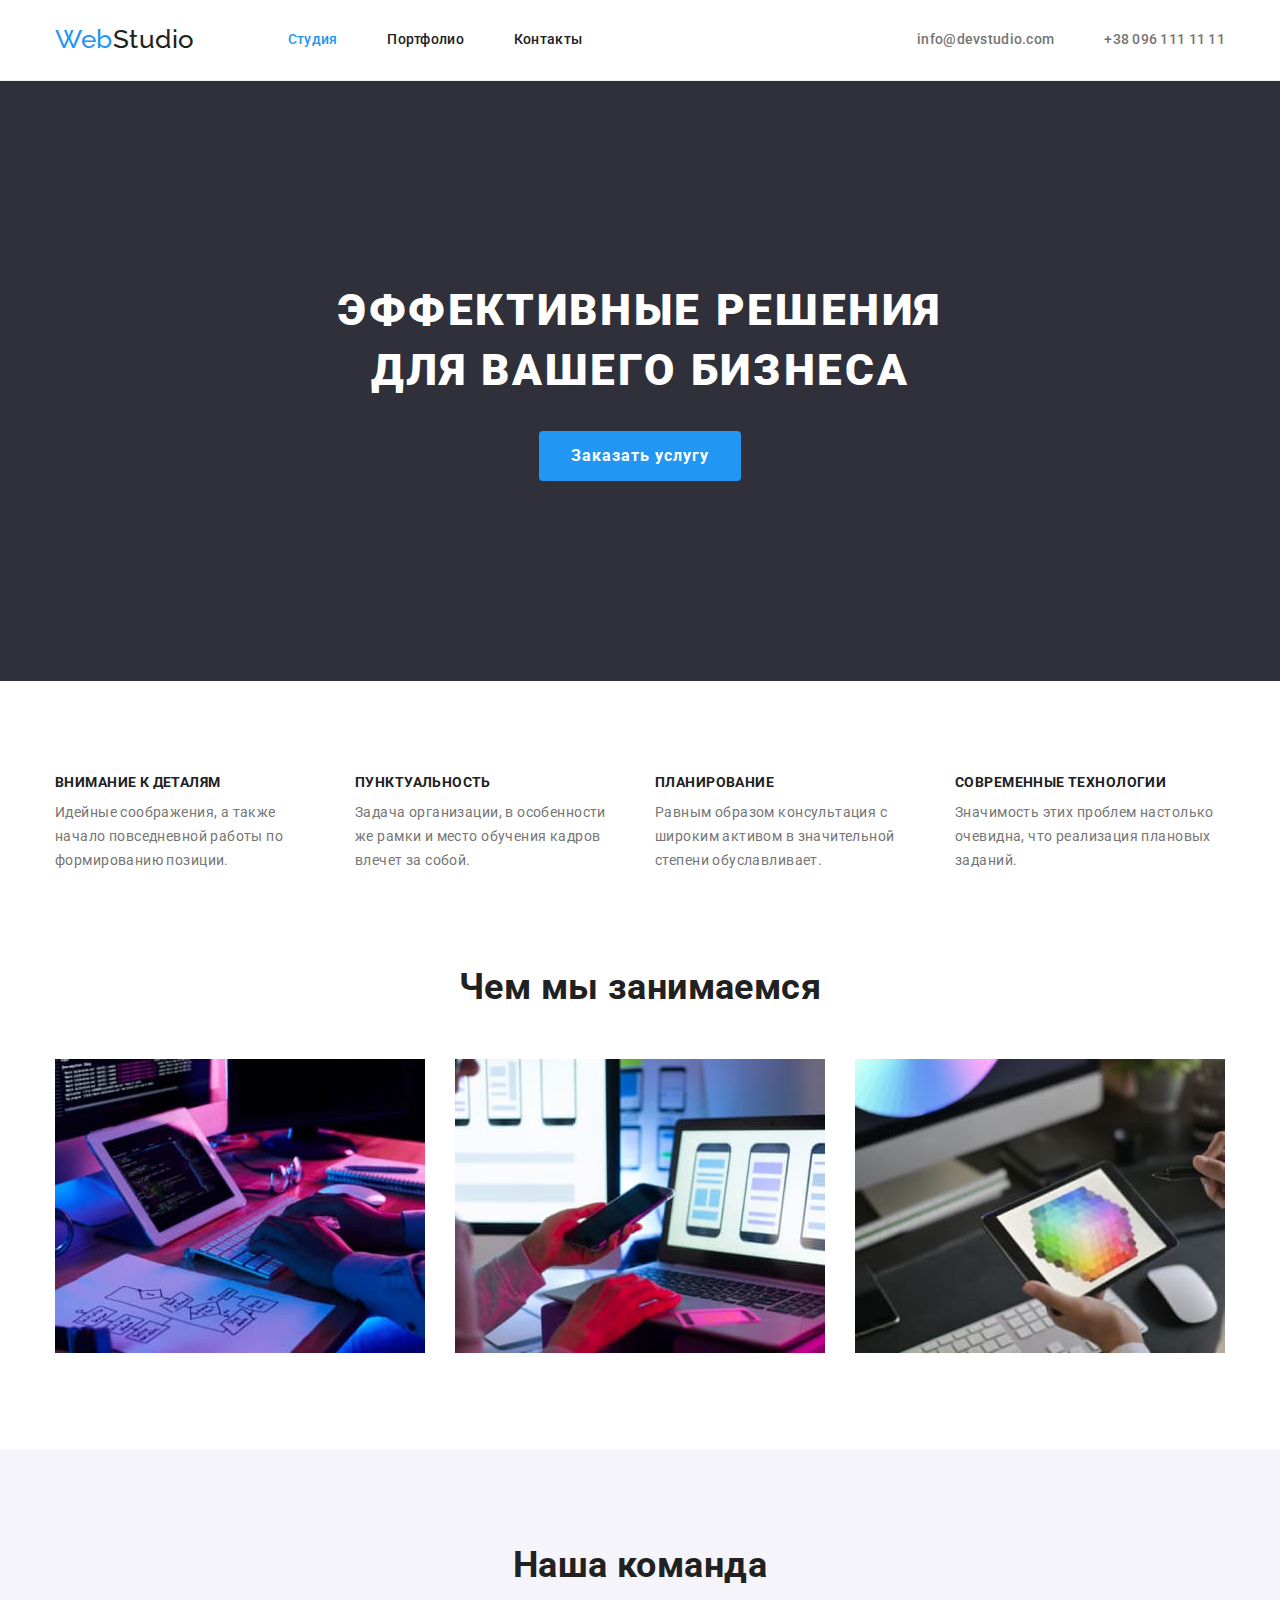
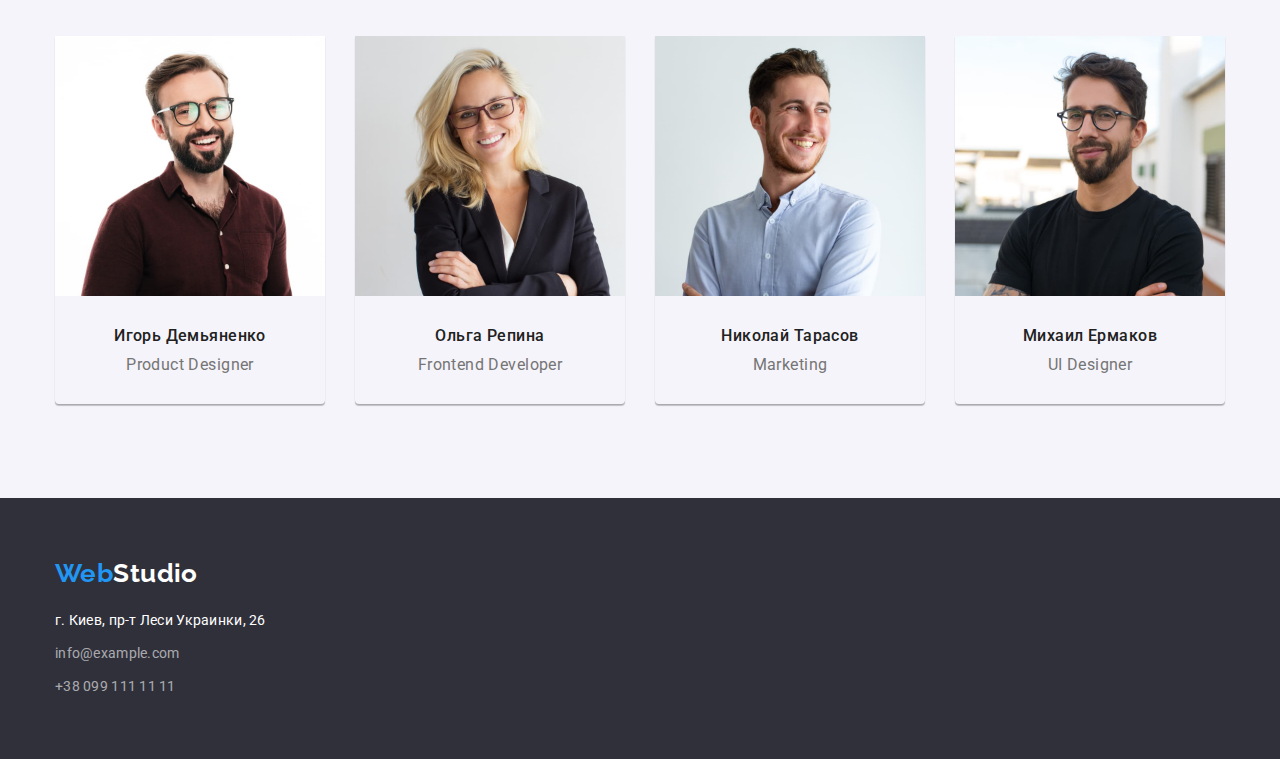
==== index.html @ 2956dabb "cloned recent work" ====
<!DOCTYPE html>
<html lang="ru">
  <head>
    <meta charset="UTF-8" />
    <meta http-equiv="X-UA-Compatible" content="IE=edge" />
    <meta name="viewport" content="width=device-width, initial-scale=1.0" />
    <title>Document</title>
    <link
      href="https://fonts.googleapis.com/css2?family=Raleway:wght@700&family=Roboto:wght@400;500;700;900&display=swap"
      rel="stylesheet"
    />
    <link
      rel="stylesheet"
      href="https://cdnjs.cloudflare.com/ajax/libs/modern-normalize/1.1.0/modern-normalize.min.css"
    />
    <link rel="stylesheet" href="./css/styles.css" />
  </head>

  <body>
    <!-- Шапка сайта -->
    <header class="header-wrap">
      <div class="container main-nav">
        <nav class="nav">
          <a href="" class="logo link"><span class="accent">Web</span>Studio</a>

          <ul class="site-nav list">
            <li class="item">
              <a href="./index.html" class="link current">Студия</a>
            </li>
            <li class="item">
              <a href="./portfolio.html" class="link">Портфолио</a>
            </li>
            <li class="item"><a href="" class="link">Контакты</a></li>
          </ul>
        </nav>

        <ul class="address-nav list">
          <li class="item">
            <a href="mailto:info@devstudio.com" class="link contact"
              >info@devstudio.com</a
            >
          </li>
          <li class="item">
            <a href="tel:+380961111111" class="link contact"
              >+38 096 111 11 11</a
            >
          </li>
        </ul>
      </div>
    </header>

    <main>
      <!-- Герой -->
      <section class="hero">
        <div class="container hero-wrap">
          <h1 class="hero-title">Эффективные решения для вашего бизнеса</h1>
          <div class="btn-wrap">
            <button type="button" class="btn-primary">Заказать услугу</button>
          </div>
        </div>
      </section>

      <!-- Преимущества -->
      <section class="section features">
        <div class="container">
          <h2 class="visually-hidden">Преимущества</h2>
          <ul class="feature-list list">
            <li class="item item-list">
              <h3 class="title">Внимание к деталям</h3>
              <p class="text">
                Идейные соображения, а также начало повседневной работы по
                формированию позиции.
              </p>
            </li>

            <li class="item item-list">
              <h3 class="title">Пунктуальность</h3>
              <p class="text">
                Задача организации, в особенности же рамки и место обучения
                кадров влечет за собой.
              </p>
            </li>

            <li class="item item-list">
              <h3 class="title">Планирование</h3>
              <p class="text">
                Равным образом консультация с широким активом в значительной
                степени обуславливает.
              </p>
            </li>

            <li class="item item-list">
              <h3 class="title">Современные технологии</h3>
              <p class="text">
                Значимость этих проблем настолько очевидна, что реализация
                плановых заданий.
              </p>
            </li>
          </ul>
        </div>
      </section>

      <!-- Род деятельности -->
      <section class="section occupation">
        <div class="container">
          <h2 class="section-title">Чем мы занимаемся</h2>
          <ul class="img-list list">
            <li class="item">
              <img
                src="./images/features1.jpg"
                alt="програмист работает"
                width="370"
              />
            </li>

            <li class="item">
              <img
                class="image"
                src="./images/features2.jpg"
                alt="создание приложений"
                width="370"
              />
            </li>

            <li class="item">
              <img
                class="image"
                src="./images/features3.jpg"
                alt="графический дизайн"
                width="370"
              />
            </li>
          </ul>
        </div>
      </section>

      <!-- Члены команды -->
      <section class="section members-wrap">
        <div class="container">
          <h2 class="section-title members">Наша команда</h2>

          <ul class="member-items list">
            <li class="item">
              <img
                class="image"
                src="./images/member1.jpg"
                alt="мужчина в очках"
                width="270"
              />
              <h3 class="name">Игорь Демьяненко</h3>
              <p lang="en" class="text">Product Designer</p>
            </li>

            <li class="item">
              <img
                class="image"
                src="./images/member2.jpg"
                alt="девушка в очках"
                width="270"
              />
              <h3 class="name">Ольга Репина</h3>
              <p lang="en" class="text">Frontend Developer</p>
            </li>

            <li class="item">
              <img
                class="image"
                src="./images/member3.jpg"
                alt="улыбающийся мужчина"
                width="270"
              />
              <h3 class="name">Николай Тарасов</h3>
              <p lang="en" class="text">Marketing</p>
            </li>

            <li class="item">
              <img
                class="image"
                src="./images/member4.jpg"
                alt="мужчина с бородой в очках"
                width="270"
              />
              <h3 class="name">Михаил Ермаков</h3>
              <p lang="en" class="text">UI Designer</p>
            </li>
          </ul>
        </div>
      </section>
    </main>

    <!-- Подвал сайта -->
    <footer class="page-footer">
      <div class="container footer-wrap">
        <a href="" lang="en" class="logo footer"
          ><span class="accent">Web</span>Studio</a
        >

        <address>
          <ul class="footer-items list">
            <li class="item">
              <a
                href="https://goo.gl/maps/wA7wwZKrXkQfANAAA"
                target="blank"
                rel="noopener noreferrer"
                class="link address"
                >г. Киев, пр-т Леси Украинки, 26</a
              >
            </li>

            <li class="item">
              <a href="mailto:info@example.com" class="link contact"
                >info@example.com</a
              >
            </li>

            <li class="item">
              <a href="tel:+380991111111" class="link contact"
                >+38 099 111 11 11</a
              >
            </li>
          </ul>
        </address>
      </div>
    </footer>
  </body>
</html>
---- css/styles.css ----
html {
  box-sizing: border-box;
}

*,
*::before,
*::after {
  box-sizing: inherit;
}

:root {
  --text-color: #757575;
  --primary-text-color: #212121;
  --accent-color: #2196f3;
  --primary-white-color: #ffffff;
  --secondary-bg-color: #f5f4fa;
  --footer-contact-color: rgba(255, 255, 255, 0.6);
}

body {
  background-color: var(--primary-white-color);
  color: var(--primary-text-color);

  font-family: Roboto, Arial, sans-serif;
  font-weight: 400;
  font-size: 14px;
  letter-spacing: 0.03em;
  line-height: 1.17;
}

/* Утилиты */

.list {
  padding: 0;
  margin: 0;
  list-style: none;
}

h1,
h2,
h3,
h4,
h5,
h6,
p {
  margin: 0;
}

ul,
ol {
  margin: 0;
  padding: 0;
  list-style: none;
}

button {
  cursor: pointer;
}

.visually-hidden {
  position: absolute;
  white-space: nowrap;
  width: 1px;
  height: 1px;
  overflow: hidden;
  border: 0;
  padding: 0;
  clip: rect(0 0 0 0);
  clip-path: inset(50%);
  margin: -1px;
}

.container {
  margin-left: auto;
  margin-right: auto;
  width: 1200px;
  padding-left: 15px;
  padding-right: 15px;
}

.header-wrap {
  border-bottom: 1px solid #ececec;
}

.main-nav {
  display: flex;
  align-items: center;
}

.nav {
  display: flex;
  align-items: center;
}

.site-nav {
  display: flex;
  margin-left: 93px;
}

.site-nav .item + .item,
.address-nav .item + .item {
  margin-left: 50px;
}

.address-nav {
  display: flex;
  margin-left: auto;
}

.logo {
  padding-top: 24px;
  padding-bottom: 25px;
  color: var(--primary-text-color);
  font-family: Raleway, sans-serif;
  font-weight: 700;
  font-size: 26px;
  line-height: 1.19;
  text-decoration: none;
}

.accent {
  color: var(--accent-color);
}

/* Navigation */

.site-nav .link {
  display: block;
  padding-top: 32px;
  padding-bottom: 32px;

  color: var(--primary-text-color);
}

.site-nav .link:hover,
.site-nav .link:focus {
  color: var(--accent-color);
}

.link {
  font-weight: 500;
  line-height: 1.14;
  letter-spacing: 0.02em;
  text-decoration: none;
}

.link:active {
  color: var(--accent-color);
}

.link.current {
  color: var(--accent-color);
}

.address-nav .link {
  display: block;
  padding-top: 32px;
  padding-bottom: 32px;

  color: var(--text-color);
}

.address-nav .link:hover,
.address-nav .link:focus {
  color: var(--accent-color);
}

/* Hero */

.hero {
  padding-top: 200px;
  padding-bottom: 200px;
  background-color: #2f303a;
}

.hero-title {
  margin-top: 0;
  margin-bottom: 30px;
  margin-left: auto;
  margin-right: auto;
  max-width: 696px;

  color: var(--primary-white-color);

  font-weight: 900;
  font-size: 44px;
  line-height: 1.36;
  text-align: center;
  letter-spacing: 0.06em;
  text-transform: uppercase;
}

.btn-wrap {
  display: flex;
  justify-content: center;
  align-items: center;
}

.btn-primary {
  padding: 10px 32px;
  min-width: 200px;
  border: 0;
  border-radius: 4px;

  color: var(--primary-white-color);
  background-color: var(--accent-color);

  font-family: inherit;
  font-weight: 700;
  font-size: 16px;
  line-height: 1.88;
  letter-spacing: 0.06em;

  cursor: pointer;
}

.btn-primary:hover,
.btn-primary:focus {
  color: var(--accent-color);
  background-color: var(--primary-white-color);
}

/* Section */

.features {
  padding-top: 94px;
}

.feature-list {
  display: flex;
  flex-wrap: wrap;
}

.feature-list .item {
  width: 270px;
}

.item-list:not(:last-child) {
  margin-right: 30px;
}

.feature-list .title {
  font-size: 14px;
  font-weight: 700;
  line-height: 1.14;
  text-transform: uppercase;
}

.list .text {
  margin-top: 10px;
  margin-bottom: 0;
  color: var(--text-color);

  line-height: 1.71;
}

.occupation {
  padding-top: 94px;
  padding-bottom: 94px;
}

.section-title {
  color: var(--primary-text-color);

  font-weight: 700;
  font-size: 36px;
  line-height: 1.17;
  text-align: center;
}

.img-list {
  display: flex;
  flex-wrap: wrap;
  margin-top: 50px;
}

.img-list .item:not(:last-child) {
  margin-right: 30px;
}

/* Features */

.features-items .title {
  color: var(--primary-text-color);
}

/* Members */

.members-wrap {
  padding-top: 94px;
  padding-bottom: 94px;
  background-color: var(--secondary-bg-color);
}

.member-items {
  display: flex;
  flex-wrap: wrap;
  margin-top: 50px;
}

.member-items .item {
  padding-bottom: 30px;
  box-shadow: 0px 1px 1px rgba(0, 0, 0, 0.14), 0px 2px 1px rgba(0, 0, 0, 0.2);
  border-radius: 0px 0px 4px 4px;
}

.member-items .item:not(:last-child) {
  margin-right: 30px;
}

.member-items .name {
  margin-top: 30px;
  margin-bottom: 0;

  color: var(--primary-text-color);

  font-weight: 500;
  font-size: 16px;
  line-height: 1.19;
  text-align: center;
}

.member-items .text {
  margin-top: 10px;

  font-size: 16px;
  line-height: 1.19;
  text-align: center;
}

/* Footer */

.page-footer {
  padding-top: 60px;
  padding-bottom: 60px;
  background-color: #2f303a;
}

.logo.footer {
  color: var(--primary-white-color);
}

.footer-items .address {
  display: block;
  margin-top: 20px;

  color: var(--primary-white-color);
}

.footer-items .contact {
  display: block;
  margin-top: 9px;

  color: var(--footer-contact-color);
}

.footer-items .link:hover,
.footer-items .link:focus {
  color: var(--accent-color);
}

.footer-items .link {
  font-weight: inherit;
  line-height: 1.71;
  text-decoration: none;
  font-style: normal;
}

/* PORTFOLIO */
/* Buttons */

.portfolio-wrap {
  padding-top: 94px;
  padding-bottom: 94px;
}

.filter-items {
  display: flex;
  flex-wrap: wrap;
  justify-content: center;
}

.filter-items .item:not(:last-child) {
  margin-right: 8px;
}

.btn-filter {
  padding: 6px 22px;
  border: 0;
  border-radius: 4px;

  color: var(--primary-text-color);
  background-color: var(--secondary-bg-color);

  font-family: inherit;
  font-weight: 500;
  font-size: 16px;
  line-height: 1.62;
  letter-spacing: inherit;
}

.btn-filter:hover,
.btn-filter:focus {
  color: var(--primary-white-color);
  background-color: var(--accent-color);
}

.btn-filter.current {
  color: var(--primary-white-color);
  background-color: var(--accent-color);

  cursor: pointer;
}

/* Heading Portfolio */

.examples-items {
  display: flex;
  flex-wrap: wrap;
  margin-top: 50px;
}

.examples-items .item {
  width: 370px;
}

.text-wrap {
  padding: 20px 24px;

  border: 1px solid #eeeeee;
  box-sizing: border-box;
}

.examples-items .item:not(:nth-child(3n)) {
  margin-right: 30px;
}

.examples-items .item:not(:nth-last-child(-n + 3)) {
  margin-bottom: 30px;
}

.image {
  display: block;
  line-height: 0;
}

.examples-items .heading {
  color: var(--primary-text-color);

  font-weight: 700;
  font-size: 18px;
  line-height: 2;
  letter-spacing: 0.06em;
}

.examples-items .heading:hover,
.examples-items .heading:focus {
  color: var(--accent-color);
}

.examples-items .text {
  margin-top: 4px;

  font-size: 16px;
  line-height: 1.88;
  font-weight: 400;
}

.examples-items .text:hover,
.examples-items .text:focus {
  color: var(--accent-color);
}
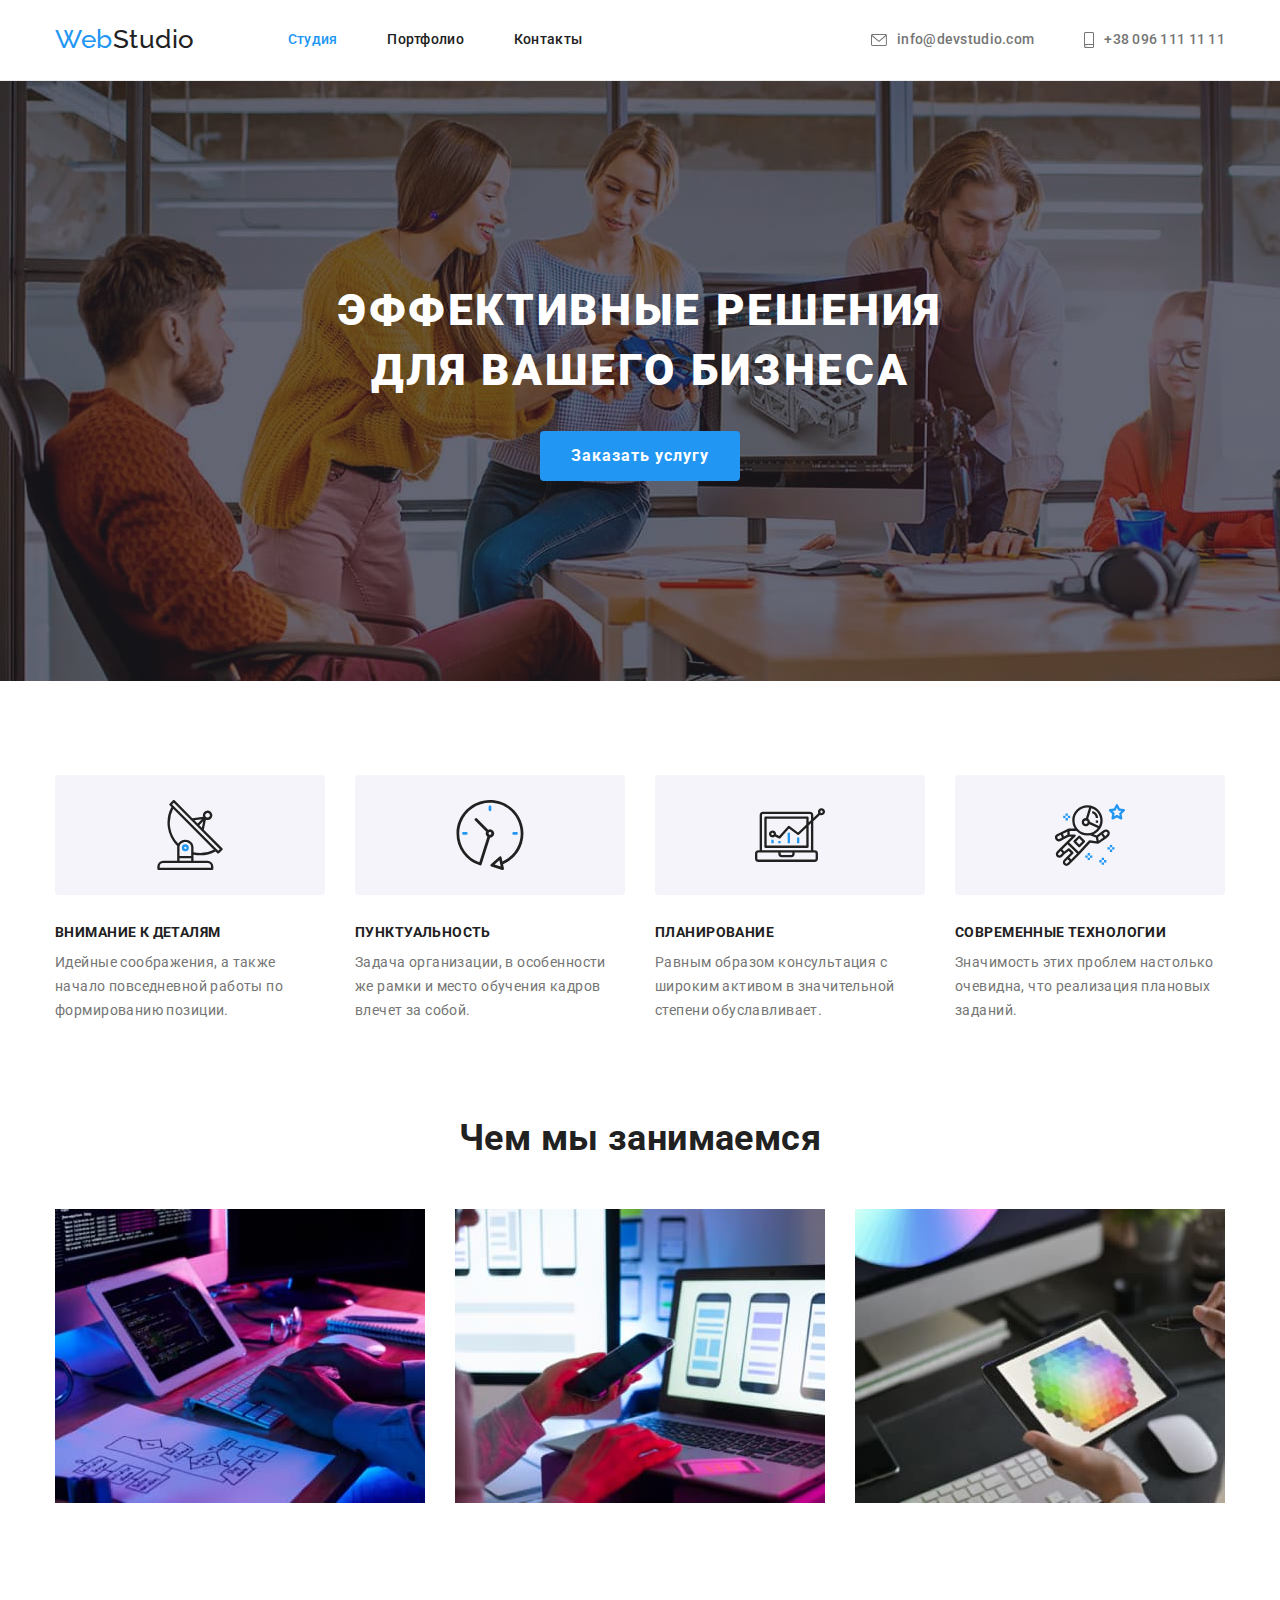
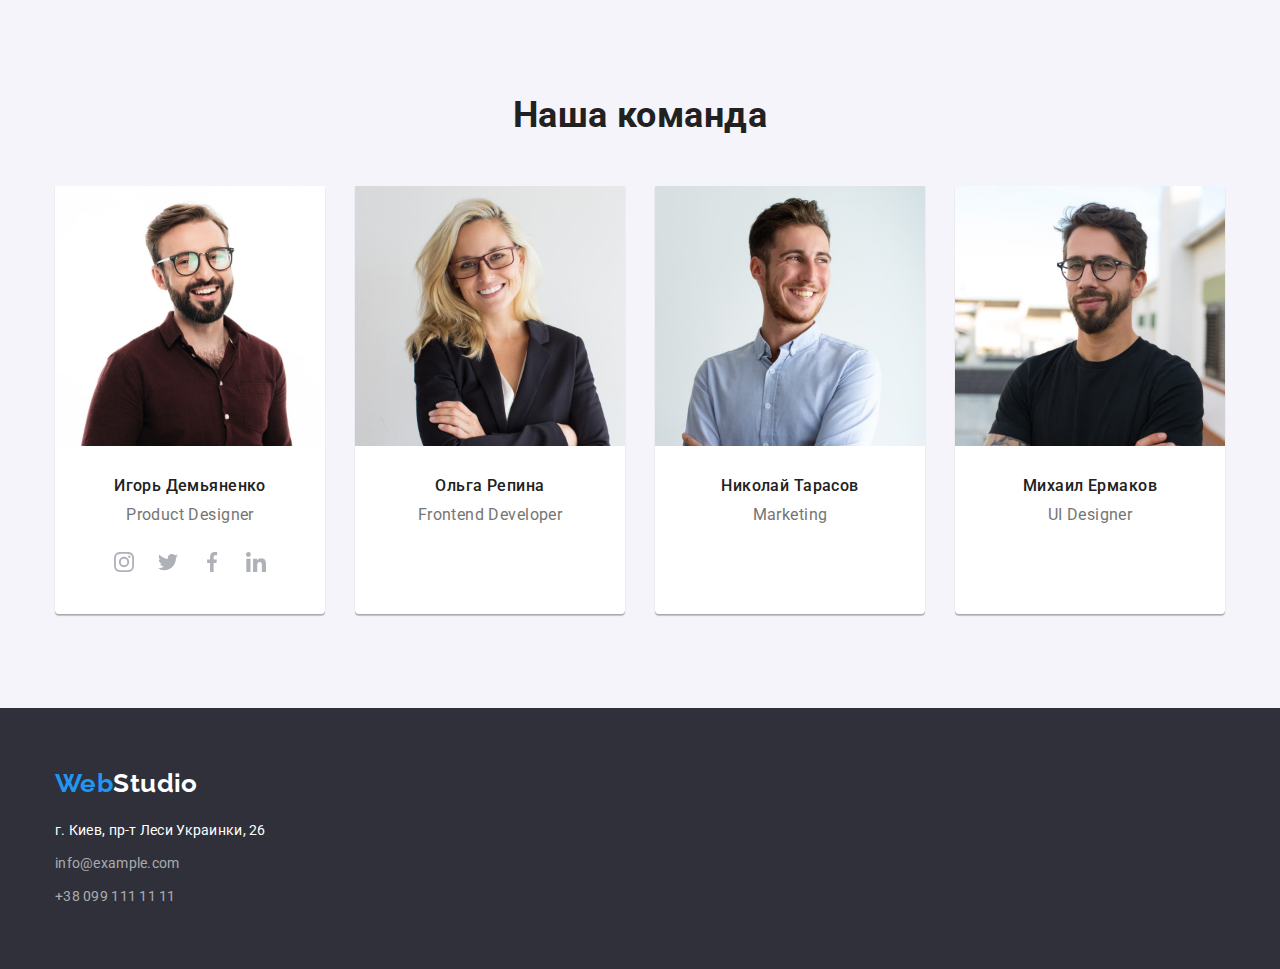
==== commit c82f97bc: "add icons" ====
--- a/index.html
+++ b/index.html
@@ -36,13 +36,19 @@
 
         <ul class="address-nav list">
           <li class="item">
-            <a href="mailto:info@devstudio.com" class="link contact"
-              >info@devstudio.com</a
+            <a href="mailto:info@devstudio.com" class="link contact">
+              <svg class="mobile-icon" width="16" height="12">
+                <use href="./images/icons.svg#envelope"></use>
+              </svg>
+              info@devstudio.com</a
             >
           </li>
           <li class="item">
-            <a href="tel:+380961111111" class="link contact"
-              >+38 096 111 11 11</a
+            <a href="tel:+380961111111" class="link contact">
+              <svg class="mobile-icon" width="10" height="16">
+                <use href="./images/icons.svg#mobile"></use>
+              </svg>
+              +38 096 111 11 11</a
             >
           </li>
         </ul>
@@ -51,7 +57,7 @@
 
     <main>
       <!-- Герой -->
-      <section class="hero">
+      <section class="hero overlay">
         <div class="container hero-wrap">
           <h1 class="hero-title">Эффективные решения для вашего бизнеса</h1>
           <div class="btn-wrap">
@@ -66,6 +72,11 @@
           <h2 class="visually-hidden">Преимущества</h2>
           <ul class="feature-list list">
             <li class="item item-list">
+              <div class="feature-icon">
+                <svg width="70" height="70">
+                  <use href="./images/icons.svg#antenna"></use>
+                </svg>
+              </div>
               <h3 class="title">Внимание к деталям</h3>
               <p class="text">
                 Идейные соображения, а также начало повседневной работы по
@@ -74,6 +85,11 @@
             </li>
 
             <li class="item item-list">
+              <div class="feature-icon">
+                <svg width="70" height="70">
+                  <use href="./images/icons.svg#clock"></use>
+                </svg>
+              </div>
               <h3 class="title">Пунктуальность</h3>
               <p class="text">
                 Задача организации, в особенности же рамки и место обучения
@@ -82,6 +98,11 @@
             </li>
 
             <li class="item item-list">
+              <div class="feature-icon">
+                <svg width="70" height="70">
+                  <use href="./images/icons.svg#diagram"></use>
+                </svg>
+              </div>
               <h3 class="title">Планирование</h3>
               <p class="text">
                 Равным образом консультация с широким активом в значительной
@@ -90,6 +111,11 @@
             </li>
 
             <li class="item item-list">
+              <div class="feature-icon">
+                <svg width="70" height="70">
+                  <use href="./images/icons.svg#astronaut"></use>
+                </svg>
+              </div>
               <h3 class="title">Современные технологии</h3>
               <p class="text">
                 Значимость этих проблем настолько очевидна, что реализация
@@ -149,6 +175,37 @@
               />
               <h3 class="name">Игорь Демьяненко</h3>
               <p lang="en" class="text">Product Designer</p>
+
+              <ul class="social-list">
+                <li class="social-item list">
+                  <a href="https://www.instagram.com/" class="link">
+                    <svg width="20" height="20">
+                      <use href="./images/icons.svg#instagram"></use>
+                    </svg>
+                  </a>
+                </li>
+                <li class="social-item list">
+                  <a href="https://www.instagram.com/" class="link">
+                    <svg width="20" height="20">
+                      <use href="./images/icons.svg#twitter"></use>
+                    </svg>
+                  </a>
+                </li>
+                <li class="social-item list">
+                  <a href="https://www.instagram.com/" class="link">
+                    <svg width="20" height="20">
+                      <use href="./images/icons.svg#facebook"></use>
+                    </svg>
+                  </a>
+                </li>
+                <li class="social-item list">
+                  <a href="https://www.instagram.com/" class="link">
+                    <svg width="20" height="20">
+                      <use href="./images/icons.svg#linkedin"></use>
+                    </svg>
+                  </a>
+                </li>
+              </ul>
             </li>
 
             <li class="item">
--- a/css/styles.css
+++ b/css/styles.css
@@ -165,12 +165,40 @@
   color: var(--accent-color);
 }
 
+.address-nav .contact {
+  display: flex;
+  align-items: center;
+}
+
+.mobile-icon:hover,
+.mobile-icon:focus {
+  fill: var(--accent-color);
+}
+
+.mobile-icon {
+  margin-right: 10px;
+  fill: currentColor;
+}
+
 /* Hero */
 
 .hero {
   padding-top: 200px;
   padding-bottom: 200px;
-  background-color: #2f303a;
+}
+
+.overlay {
+  max-width: 1600px;
+  height: 600px;
+  margin-left: auto;
+  margin-right: auto;
+  background-image: linear-gradient(
+      to right,
+      rgba(47, 48, 58, 0.4),
+      rgba(47, 48, 58, 0.4)
+    ),
+    url(../images/hero-img.jpg);
+  background-size: cover;
 }
 
 .hero-title {
@@ -197,8 +225,9 @@
 }
 
 .btn-primary {
-  padding: 10px 32px;
+  /* padding: 10px 32px; */
   min-width: 200px;
+  height: 50px;
   border: 0;
   border-radius: 4px;
 
@@ -226,6 +255,16 @@
   padding-top: 94px;
 }
 
+.feature-list .feature-icon {
+  display: flex;
+  justify-content: center;
+  align-items: center;
+  height: 120px;
+  margin-bottom: 30px;
+  background: #f5f4fa;
+  border-radius: 4px;
+}
+
 .feature-list {
   display: flex;
   flex-wrap: wrap;
@@ -300,6 +339,7 @@
 
 .member-items .item {
   padding-bottom: 30px;
+  background-color: var(--primary-white-color);
   box-shadow: 0px 1px 1px rgba(0, 0, 0, 0.14), 0px 2px 1px rgba(0, 0, 0, 0.2);
   border-radius: 0px 0px 4px 4px;
 }
@@ -326,6 +366,28 @@
   font-size: 16px;
   line-height: 1.19;
   text-align: center;
+}
+
+.social-list {
+  display: flex;
+  justify-content: center;
+  align-items: center;
+  margin-top: 16px;
+}
+
+.social-item .link {
+  display: flex;
+  align-items: center;
+}
+
+.social-list .social-item {
+  display: flex;
+  justify-content: center;
+  align-items: center;
+  width: 44px;
+  height: 44px;
+  border-radius: 50%;
+  background-color: transparent;
 }
 
 /* Footer */
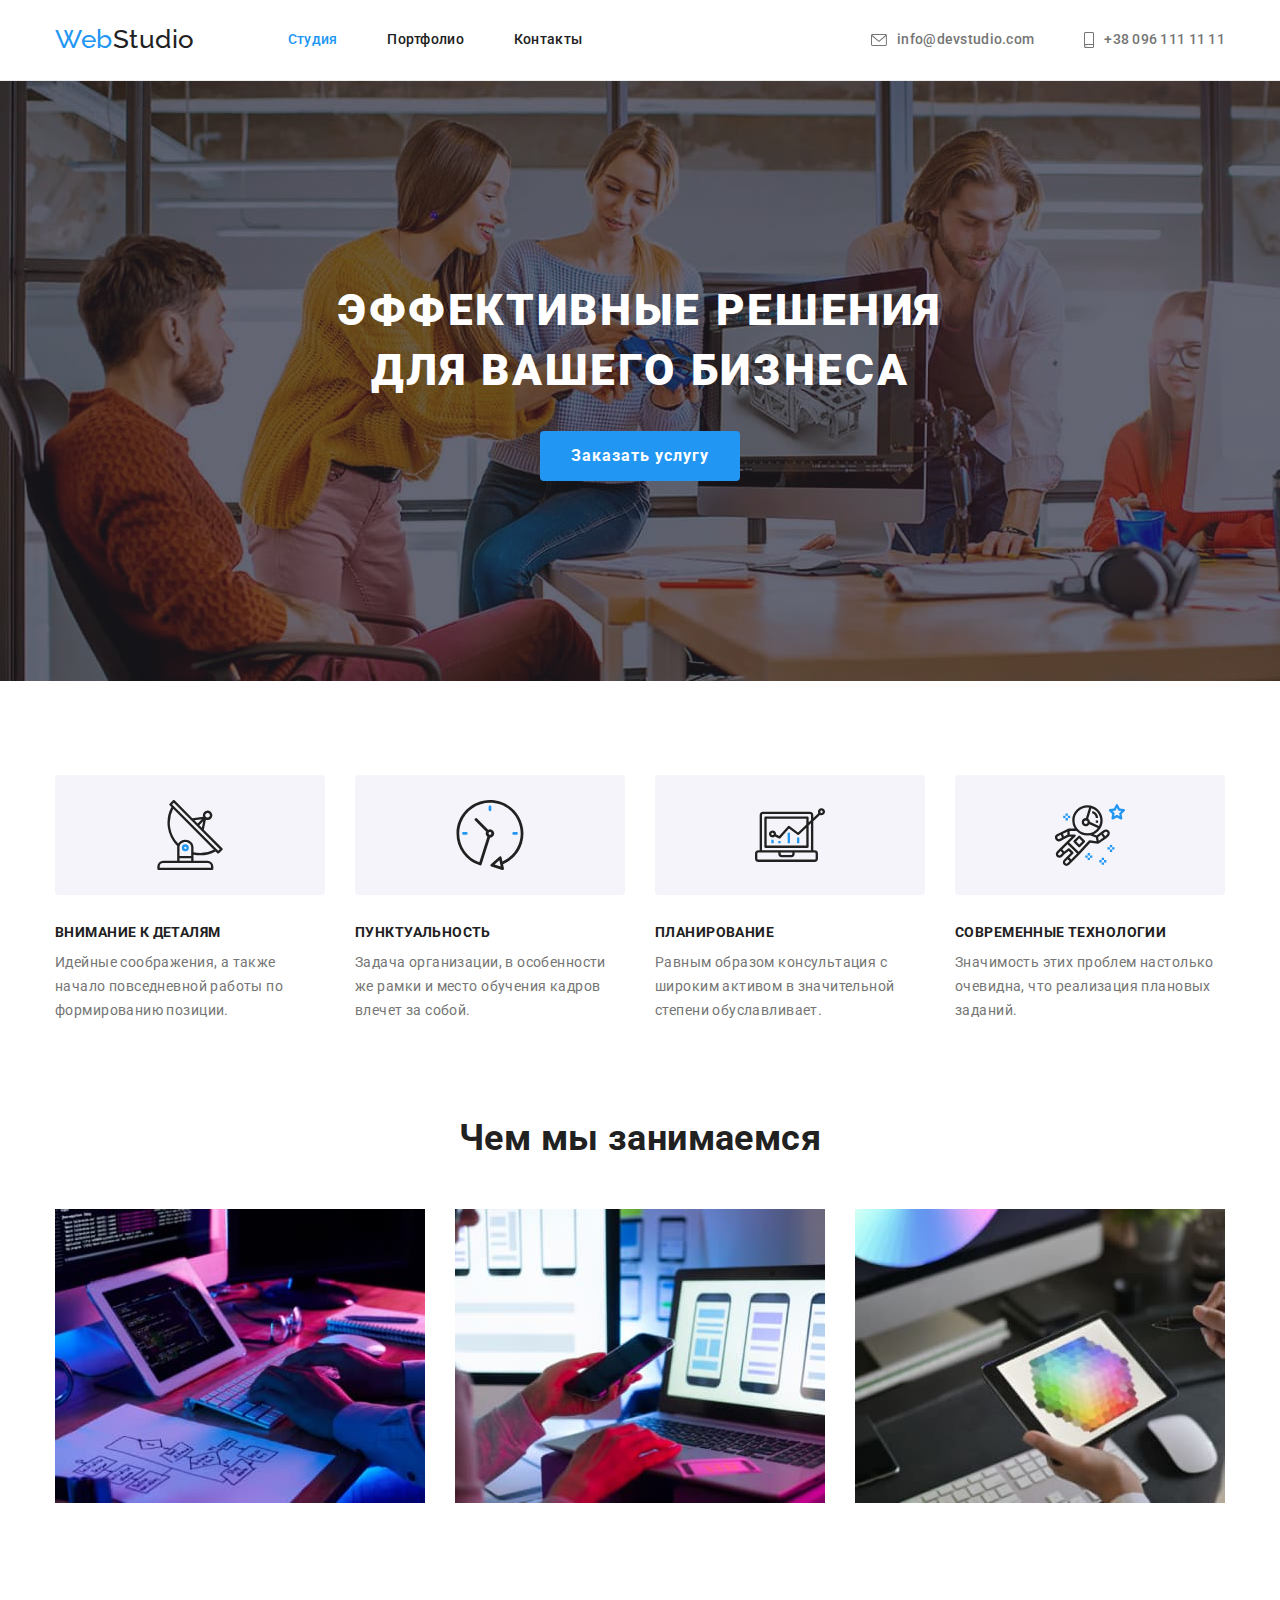
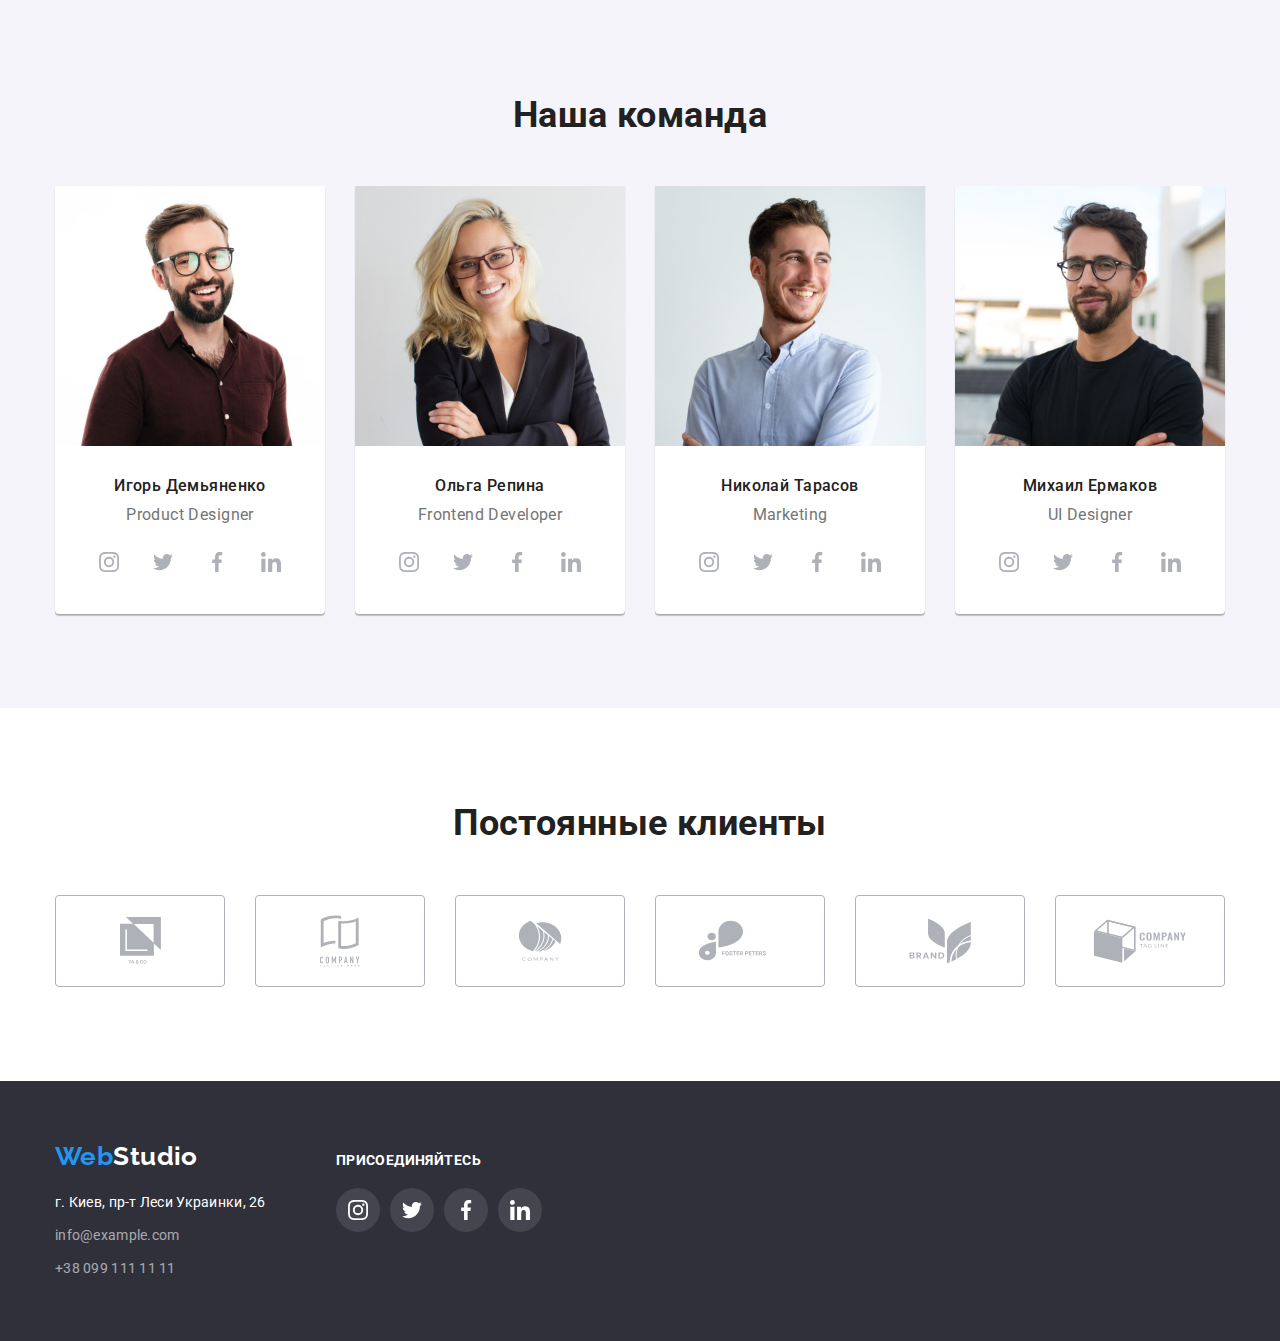
==== commit cdb00750: "added icon styles" ====
--- a/index.html
+++ b/index.html
@@ -178,29 +178,29 @@
 
               <ul class="social-list">
                 <li class="social-item list">
-                  <a href="https://www.instagram.com/" class="link">
-                    <svg width="20" height="20">
+                  <a href="https://www.instagram.com/" class="social-link link">
+                    <svg class="social-icon" width="20" height="20">
                       <use href="./images/icons.svg#instagram"></use>
                     </svg>
                   </a>
                 </li>
                 <li class="social-item list">
-                  <a href="https://www.instagram.com/" class="link">
-                    <svg width="20" height="20">
+                  <a href="https://www.twitter.com/" class="social-link link">
+                    <svg class="social-icon" width="20" height="20">
                       <use href="./images/icons.svg#twitter"></use>
                     </svg>
                   </a>
                 </li>
                 <li class="social-item list">
-                  <a href="https://www.instagram.com/" class="link">
-                    <svg width="20" height="20">
+                  <a href="https://www.facebook.com/" class="social-link link">
+                    <svg class="social-icon" width="20" height="20">
                       <use href="./images/icons.svg#facebook"></use>
                     </svg>
                   </a>
                 </li>
                 <li class="social-item list">
-                  <a href="https://www.instagram.com/" class="link">
-                    <svg width="20" height="20">
+                  <a href="https://www.linkedin.com/" class="social-link link">
+                    <svg class="social-icon" width="20" height="20">
                       <use href="./images/icons.svg#linkedin"></use>
                     </svg>
                   </a>
@@ -217,6 +217,37 @@
               />
               <h3 class="name">Ольга Репина</h3>
               <p lang="en" class="text">Frontend Developer</p>
+
+              <ul class="social-list">
+                <li class="social-item list">
+                  <a href="https://www.instagram.com/" class="social-link link">
+                    <svg class="social-icon" width="20" height="20">
+                      <use href="./images/icons.svg#instagram"></use>
+                    </svg>
+                  </a>
+                </li>
+                <li class="social-item list">
+                  <a href="https://www.twitter.com/" class="social-link link">
+                    <svg class="social-icon" width="20" height="20">
+                      <use href="./images/icons.svg#twitter"></use>
+                    </svg>
+                  </a>
+                </li>
+                <li class="social-item list">
+                  <a href="https://www.facebook.com/" class="social-link link">
+                    <svg class="social-icon" width="20" height="20">
+                      <use href="./images/icons.svg#facebook"></use>
+                    </svg>
+                  </a>
+                </li>
+                <li class="social-item list">
+                  <a href="https://www.linkedin.com/" class="social-link link">
+                    <svg class="social-icon" width="20" height="20">
+                      <use href="./images/icons.svg#linkedin"></use>
+                    </svg>
+                  </a>
+                </li>
+              </ul>
             </li>
 
             <li class="item">
@@ -228,6 +259,36 @@
               />
               <h3 class="name">Николай Тарасов</h3>
               <p lang="en" class="text">Marketing</p>
+              <ul class="social-list">
+                <li class="social-item list">
+                  <a href="https://www.instagram.com/" class="social-link link">
+                    <svg class="social-icon" width="20" height="20">
+                      <use href="./images/icons.svg#instagram"></use>
+                    </svg>
+                  </a>
+                </li>
+                <li class="social-item list">
+                  <a href="https://www.twitter.com/" class="social-link link">
+                    <svg class="social-icon" width="20" height="20">
+                      <use href="./images/icons.svg#twitter"></use>
+                    </svg>
+                  </a>
+                </li>
+                <li class="social-item list">
+                  <a href="https://www.facebook.com/" class="social-link link">
+                    <svg class="social-icon" width="20" height="20">
+                      <use href="./images/icons.svg#facebook"></use>
+                    </svg>
+                  </a>
+                </li>
+                <li class="social-item list">
+                  <a href="https://www.linkedin.com/" class="social-link link">
+                    <svg class="social-icon" width="20" height="20">
+                      <use href="./images/icons.svg#linkedin"></use>
+                    </svg>
+                  </a>
+                </li>
+              </ul>
             </li>
 
             <li class="item">
@@ -239,6 +300,86 @@
               />
               <h3 class="name">Михаил Ермаков</h3>
               <p lang="en" class="text">UI Designer</p>
+              <ul class="social-list">
+                <li class="social-item list">
+                  <a href="https://www.instagram.com/" class="social-link link">
+                    <svg class="social-icon" width="20" height="20">
+                      <use href="./images/icons.svg#instagram"></use>
+                    </svg>
+                  </a>
+                </li>
+                <li class="social-item list">
+                  <a href="https://www.twitter.com/" class="social-link link">
+                    <svg class="social-icon" width="20" height="20">
+                      <use href="./images/icons.svg#twitter"></use>
+                    </svg>
+                  </a>
+                </li>
+                <li class="social-item list">
+                  <a href="https://www.facebook.com/" class="social-link link">
+                    <svg class="social-icon" width="20" height="20">
+                      <use href="./images/icons.svg#facebook"></use>
+                    </svg>
+                  </a>
+                </li>
+                <li class="social-item list">
+                  <a href="https://www.linkedin.com/" class="social-link link">
+                    <svg class="social-icon" width="20" height="20">
+                      <use href="./images/icons.svg#linkedin"></use>
+                    </svg>
+                  </a>
+                </li>
+              </ul>
+            </li>
+          </ul>
+        </div>
+      </section>
+
+      <section class="clients">
+        <div class="container">
+          <h2 class="clients-title">Постоянные клиенты</h2>
+          <ul class="clients-list">
+            <li class="clients-item">
+              <a href="" class="clients-link">
+                <svg class="clients-icon" width="41" height="47">
+                  <use href="./images/icons.svg#logo"></use>
+                </svg>
+              </a>
+            </li>
+            <li class="clients-item">
+              <a href="" class="clients-link">
+                <svg class="clients-icon" width="40" height="52">
+                  <use href="./images/icons.svg#logo2"></use>
+                </svg>
+              </a>
+            </li>
+            <li class="clients-item">
+              <a href="" class="clients-link">
+                <svg class="clients-icon" width="44" height="41">
+                  <use href="./images/icons.svg#logo3"></use>
+                </svg>
+              </a>
+            </li>
+            <li class="clients-item">
+              <a href="" class="clients-link">
+                <svg class="clients-icon" width="85" height="41">
+                  <use href="./images/icons.svg#logo4"></use>
+                </svg>
+              </a>
+            </li>
+            <li class="clients-item">
+              <a href="" class="clients-link">
+                <svg class="clients-icon" width="63" height="46">
+                  <use href="./images/icons.svg#logo5"></use>
+                </svg>
+              </a>
+            </li>
+            <li class="clients-item">
+              <a href="" class="clients-link">
+                <svg class="clients-icon" width="94" height="44">
+                  <use href="./images/icons.svg#logo6"></use>
+                </svg>
+              </a>
             </li>
           </ul>
         </div>
@@ -248,35 +389,71 @@
     <!-- Подвал сайта -->
     <footer class="page-footer">
       <div class="container footer-wrap">
-        <a href="" lang="en" class="logo footer"
-          ><span class="accent">Web</span>Studio</a
-        >
-
-        <address>
-          <ul class="footer-items list">
-            <li class="item">
-              <a
-                href="https://goo.gl/maps/wA7wwZKrXkQfANAAA"
-                target="blank"
-                rel="noopener noreferrer"
-                class="link address"
-                >г. Киев, пр-т Леси Украинки, 26</a
-              >
-            </li>
-
-            <li class="item">
-              <a href="mailto:info@example.com" class="link contact"
-                >info@example.com</a
-              >
-            </li>
-
-            <li class="item">
-              <a href="tel:+380991111111" class="link contact"
-                >+38 099 111 11 11</a
-              >
-            </li>
-          </ul>
-        </address>
+        <div class="address-wrap">
+          <a href="" lang="en" class="logo footer"
+            ><span class="accent">Web</span>Studio</a
+          >
+
+          <address class="address-section">
+            <ul class="footer-items list">
+              <li class="item">
+                <a
+                  href="https://goo.gl/maps/wA7wwZKrXkQfANAAA"
+                  target="blank"
+                  rel="noopener noreferrer"
+                  class="link address"
+                  >г. Киев, пр-т Леси Украинки, 26</a
+                >
+              </li>
+
+              <li class="item">
+                <a href="mailto:info@example.com" class="link contact"
+                  >info@example.com</a
+                >
+              </li>
+
+              <li class="item">
+                <a href="tel:+380991111111" class="link contact"
+                  >+38 099 111 11 11</a
+                >
+              </li>
+            </ul>
+          </address>
+        </div>
+
+        <div class="community">
+          <p class="community-title">присоединяйтесь</p>
+          <ul class="community-list">
+            <li class="community-item list">
+              <a href="https://www.instagram.com/" class="community-link link">
+                <svg class="community-icon" width="20" height="20">
+                  <use href="./images/icons.svg#instagram"></use>
+                </svg>
+              </a>
+            </li>
+            <li class="community-item list">
+              <a href="https://www.twitter.com/" class="community-link link">
+                <svg class="community-icon" width="20" height="20">
+                  <use href="./images/icons.svg#twitter"></use>
+                </svg>
+              </a>
+            </li>
+            <li class="community-item list">
+              <a href="https://www.facebook.com/" class="community-link link">
+                <svg class="community-icon" width="20" height="20">
+                  <use href="./images/icons.svg#facebook"></use>
+                </svg>
+              </a>
+            </li>
+            <li class="community-item list">
+              <a href="https://www.linkedin.com/" class="community-link link">
+                <svg class="community-icon" width="20" height="20">
+                  <use href="./images/icons.svg#linkedin"></use>
+                </svg>
+              </a>
+            </li>
+          </ul>
+        </div>
       </div>
     </footer>
   </body>
--- a/css/styles.css
+++ b/css/styles.css
@@ -380,7 +380,11 @@
   align-items: center;
 }
 
-.social-list .social-item {
+.social-item:not(:last-child) {
+  margin-right: 10px;
+}
+
+.social-link {
   display: flex;
   justify-content: center;
   align-items: center;
@@ -390,7 +394,80 @@
   background-color: transparent;
 }
 
+.social-link:hover,
+.social-link:focus {
+  background-color: var(--accent-color);
+}
+
+.social-icon {
+  fill: #afb1b8;
+}
+
+.social-item:hover .social-icon,
+.social-item:focus .social-icon {
+  fill: var(--primary-white-color);
+}
+
+.clients {
+  padding-top: 94px;
+  padding-bottom: 94px;
+}
+
+.clients-title {
+  text-align: center;
+  margin-left: auto;
+  margin-right: auto;
+  margin-bottom: 50px;
+
+  font-size: 36px;
+  line-height: 1.17;
+}
+
+.clients-list {
+  display: flex;
+  justify-content: space-between;
+}
+
+.clients-item {
+  width: 170px;
+  height: 92px;
+}
+
+.clients-link {
+  width: 100%;
+  height: 100%;
+  display: flex;
+  align-items: center;
+  justify-content: center;
+  border: 1px solid #afb1b8;
+  border-radius: 4px;
+}
+
+.clients-icon {
+  fill: #afb1b8;
+}
+
+.clients-link:hover,
+.clients-link:focus {
+  border: 1px solid var(--accent-color);
+}
+
+.clients-link:hover .clients-icon,
+.clients-link:focus .clients-icon {
+  fill: var(--accent-color);
+}
+
 /* Footer */
+
+.page-footer .footer-wrap {
+  display: flex;
+}
+
+.address-wrap {
+  display: flex;
+  flex-direction: column;
+  margin-right: 70px;
+}
 
 .page-footer {
   padding-top: 60px;
@@ -399,13 +476,13 @@
 }
 
 .logo.footer {
+  padding: 0;
+  margin-bottom: 20px;
   color: var(--primary-white-color);
 }
 
 .footer-items .address {
   display: block;
-  margin-top: 20px;
-
   color: var(--primary-white-color);
 }
 
@@ -428,8 +505,54 @@
   font-style: normal;
 }
 
-/* PORTFOLIO */
-/* Buttons */
+.community {
+  min-width: 206px;
+  margin-top: 12px;
+  display: flex;
+  flex-direction: column;
+  /* justify-content: center; */
+}
+
+.community-title {
+  display: flex;
+  margin-bottom: 20px;
+
+  font-weight: 700;
+  font-size: 14px;
+  line-height: 1.14;
+  text-transform: uppercase;
+  color: var(--primary-white-color);
+}
+
+.community-list {
+  display: flex;
+}
+
+.community-item:not(:last-child) {
+  margin-right: 10px;
+}
+
+.community-link {
+  display: flex;
+  justify-content: center;
+  align-items: center;
+  width: 44px;
+  height: 44px;
+  border-radius: 50%;
+  background-color: rgba(255, 255, 255, 0.1);
+}
+
+.community-icon {
+  fill: var(--primary-white-color);
+}
+
+.community-link:hover,
+.community-link:focus {
+  background-color: var(--accent-color);
+}
+
+/* ---------------------------PORTFOLIO -------------------------*/
+/* ----------------------------Buttons ----------------------------*/
 
 .portfolio-wrap {
   padding-top: 94px;
@@ -486,6 +609,11 @@
   width: 370px;
 }
 
+.examples-items .item:hover {
+  box-shadow: 0px 1px 1px rgba(0, 0, 0, 0.12), 0px 4px 4px rgba(0, 0, 0, 0.06),
+    1px 4px 6px rgba(0, 0, 0, 0.16);
+}
+
 .text-wrap {
   padding: 20px 24px;
 
